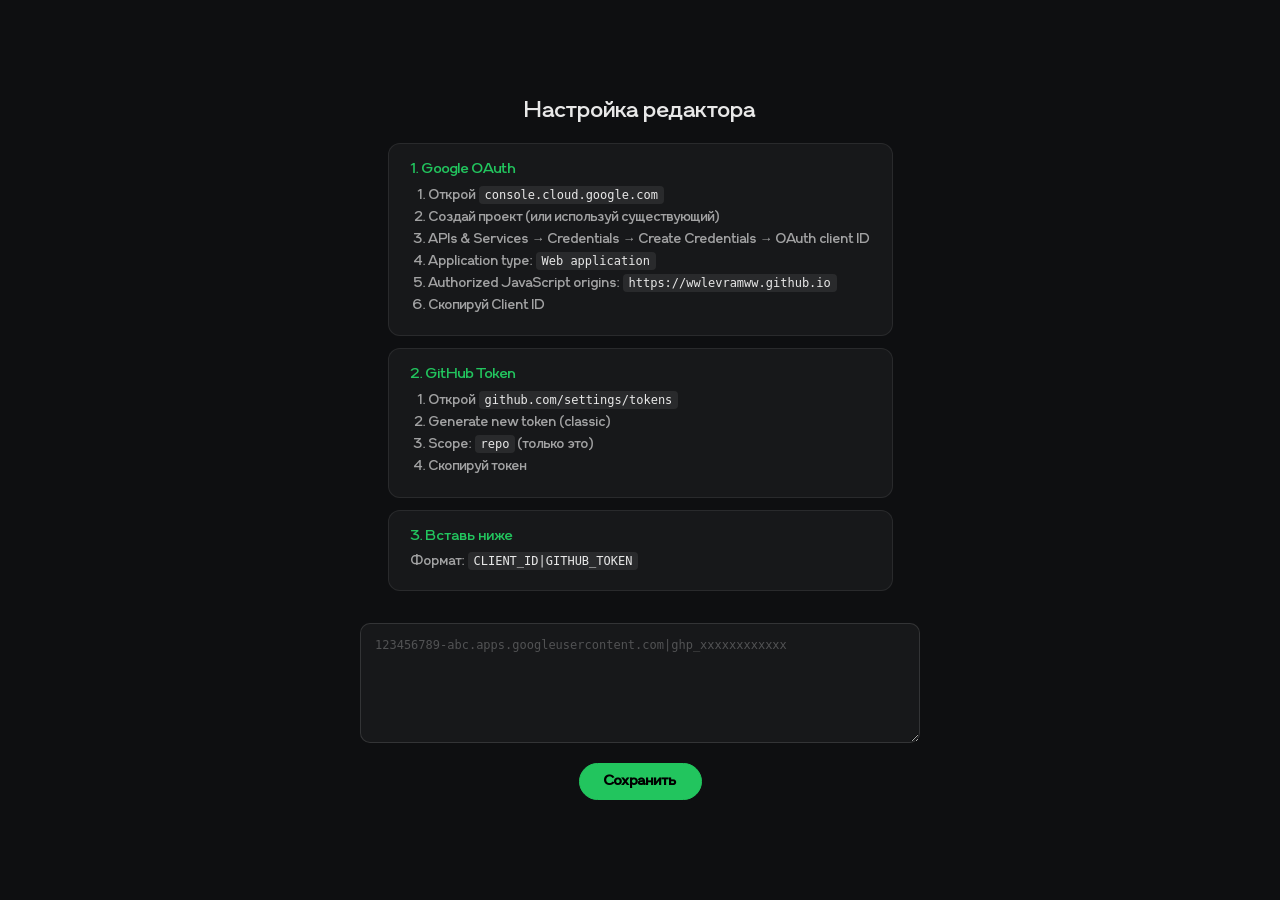
==== edit/index.html @ 376a8c3f "Add minipower240807@gmail.com to editor access" ====
<!DOCTYPE html>
<html lang="ru">
<head>
  <meta charset="UTF-8">
  <meta name="viewport" content="width=device-width, initial-scale=1.0">
  <title>Редактор</title>
  <meta name="robots" content="noindex, nofollow">
  <style>
    @font-face { font-family: 'Gros Ventre'; src: url('../Gros-Ventre-Regular.ttf') format('truetype'); font-weight: normal; font-style: normal; }
    * { margin: 0; padding: 0; box-sizing: border-box; }
    body { font-family: 'Gros Ventre', sans-serif; background: #0e0f11; color: #e8e8e8; min-height: 100vh; }
    ::-webkit-scrollbar { width: 6px; } ::-webkit-scrollbar-track { background: transparent; } ::-webkit-scrollbar-thumb { background: rgba(255,255,255,0.15); border-radius: 3px; }

    .auth-screen { display: flex; flex-direction: column; align-items: center; justify-content: center; height: 100vh; gap: 24px; }
    .auth-screen h1 { font-size: 22px; font-weight: 400; letter-spacing: 0.04em; }
    .auth-screen p { font-size: 13px; color: rgba(255,255,255,0.4); max-width: 400px; text-align: center; line-height: 1.6; }
    .auth-screen .error { color: #ef4444; font-size: 13px; }
    #g_id_signin { border-radius: 12px; overflow: hidden; }

    .setup-screen { display: flex; flex-direction: column; align-items: center; justify-content: center; height: 100vh; gap: 20px; padding: 40px; }
    .setup-screen h1 { font-size: 22px; font-weight: 400; }
    .setup-screen .steps { max-width: 560px; text-align: left; }
    .setup-screen .step { background: rgba(255,255,255,0.04); border: 1px solid rgba(255,255,255,0.08); border-radius: 12px; padding: 18px 22px; margin-bottom: 12px; }
    .setup-screen .step h3 { font-size: 14px; color: #22C55E; margin-bottom: 8px; font-weight: 500; }
    .setup-screen .step p { font-size: 13px; color: rgba(255,255,255,0.6); line-height: 1.6; }
    .setup-screen .step code { background: rgba(255,255,255,0.08); padding: 2px 6px; border-radius: 4px; font-size: 12px; color: #e8e8e8; font-family: monospace; }
    .setup-screen .step ol { padding-left: 18px; margin-top: 6px; }
    .setup-screen .step li { font-size: 13px; color: rgba(255,255,255,0.6); line-height: 1.7; }
    .setup-screen textarea { width: 100%; max-width: 560px; height: 120px; background: rgba(255,255,255,0.04); border: 1px solid rgba(255,255,255,0.12); border-radius: 10px; padding: 14px; color: #e8e8e8; font-family: monospace; font-size: 12px; resize: vertical; }
    .setup-screen textarea::placeholder { color: rgba(255,255,255,0.25); }
    .setup-screen .btn { padding: 10px 24px; border-radius: 20px; border: 1px solid #22C55E; background: #22C55E; color: #000; font-family: 'Gros Ventre', sans-serif; font-size: 14px; cursor: pointer; font-weight: 600; }
    .setup-screen .btn:hover { background: #16a34a; }

    .topbar { display: flex; align-items: center; justify-content: space-between; padding: 14px 24px; border-bottom: 1px solid rgba(255,255,255,0.08); background: rgba(14,15,17,0.95); backdrop-filter: blur(12px); position: sticky; top: 0; z-index: 20; }
    .topbar h1 { font-size: 16px; font-weight: 400; letter-spacing: 0.04em; }
    .topbar-actions { display: flex; gap: 10px; align-items: center; }
    .topbar-user { font-size: 12px; color: rgba(255,255,255,0.4); margin-right: 8px; }
    .btn { padding: 8px 18px; border-radius: 20px; border: 1px solid rgba(255,255,255,0.12); background: rgba(255,255,255,0.05); color: #e8e8e8; font-family: 'Gros Ventre', sans-serif; font-size: 13px; cursor: pointer; transition: all 0.2s; }
    .btn:hover { background: rgba(255,255,255,0.1); }
    .btn.accent { background: #22C55E; color: #000; border-color: #22C55E; font-weight: 600; }
    .btn.accent:hover { background: #16a34a; }
    .btn:disabled { opacity: 0.4; cursor: not-allowed; }

    .layout { display: flex; height: calc(100vh - 53px); }
    .sidebar { width: 260px; min-width: 260px; border-right: 1px solid rgba(255,255,255,0.08); overflow-y: auto; padding: 12px 0; }
    .sidebar-item { padding: 12px 20px; cursor: pointer; transition: background 0.15s; display: flex; align-items: center; gap: 12px; }
    .sidebar-item:hover { background: rgba(255,255,255,0.04); }
    .sidebar-item.active { background: rgba(34,197,94,0.1); border-left: 3px solid #22C55E; }
    .sidebar-item img { width: 40px; height: 50px; object-fit: cover; border-radius: 6px; }
    .sidebar-item-info { flex: 1; min-width: 0; }
    .sidebar-item-name { font-size: 14px; white-space: nowrap; overflow: hidden; text-overflow: ellipsis; }
    .sidebar-item-count { font-size: 11px; color: rgba(255,255,255,0.4); margin-top: 2px; }

    .main { flex: 1; overflow-y: auto; padding: 24px; }
    .main-empty { display: flex; align-items: center; justify-content: center; height: 100%; color: rgba(255,255,255,0.3); font-size: 16px; }
    .pack-header { display: flex; align-items: center; justify-content: space-between; margin-bottom: 20px; }
    .pack-header h2 { font-size: 22px; font-weight: 400; }
    .pack-header .count { font-size: 13px; color: rgba(255,255,255,0.4); margin-left: 10px; }

    .photo-grid { display: grid; grid-template-columns: repeat(auto-fill, minmax(160px, 1fr)); gap: 14px; }
    .photo-card { position: relative; border-radius: 10px; overflow: hidden; background: #1a1b1e; cursor: grab; transition: transform 0.2s, box-shadow 0.2s; }
    .photo-card:hover { transform: translateY(-2px); box-shadow: 0 8px 24px rgba(0,0,0,0.4); }
    .photo-card.dragging { opacity: 0.4; transform: scale(0.95); }
    .photo-card.drag-over { box-shadow: 0 0 0 2px #22C55E; }
    .photo-card img { width: 100%; aspect-ratio: 3/4; object-fit: cover; display: block; }
    .photo-card-actions { position: absolute; top: 0; right: 0; display: flex; flex-direction: column; gap: 4px; padding: 6px; opacity: 0; transition: opacity 0.2s; }
    .photo-card:hover .photo-card-actions { opacity: 1; }
    .photo-card-actions button { width: 28px; height: 28px; border-radius: 50%; border: none; background: rgba(0,0,0,0.6); backdrop-filter: blur(4px); color: #fff; font-size: 14px; cursor: pointer; display: flex; align-items: center; justify-content: center; transition: background 0.15s; }
    .photo-card-actions button:hover { background: rgba(255,255,255,0.2); }
    .photo-card-actions button.cover-btn.active { background: #22C55E; color: #000; }
    .photo-card .cover-badge { position: absolute; bottom: 8px; left: 8px; background: #22C55E; color: #000; font-size: 10px; font-weight: 600; padding: 3px 8px; border-radius: 10px; letter-spacing: 0.06em; text-transform: uppercase; }
    .photo-card .idx { position: absolute; top: 8px; left: 8px; background: rgba(0,0,0,0.5); backdrop-filter: blur(4px); color: rgba(255,255,255,0.7); font-size: 11px; padding: 2px 7px; border-radius: 8px; }

    .status { position: fixed; bottom: 20px; right: 20px; background: #22C55E; color: #000; padding: 10px 20px; border-radius: 12px; font-size: 13px; font-weight: 600; opacity: 0; transform: translateY(10px); transition: all 0.3s; z-index: 100; pointer-events: none; }
    .status.show { opacity: 1; transform: translateY(0); }
    .status.error { background: #ef4444; color: #fff; }

    .loading { display: flex; align-items: center; justify-content: center; height: 100%; gap: 10px; }
    .spinner { width: 24px; height: 24px; border: 2px solid rgba(255,255,255,0.1); border-top-color: #22C55E; border-radius: 50%; animation: spin 0.8s linear infinite; }
    @keyframes spin { to { transform: rotate(360deg); } }

    @media (max-width: 760px) {
      .sidebar { width: 100%; min-width: 0; border-right: none; border-bottom: 1px solid rgba(255,255,255,0.08); max-height: 35vh; }
      .layout { flex-direction: column; }
      .photo-grid { grid-template-columns: repeat(auto-fill, minmax(120px, 1fr)); gap: 10px; }
    }
  </style>
</head>
<body>

<div id="auth-screen" class="auth-screen" style="display:none">
  <h1>Редактор серий</h1>
  <p>Войдите через Google для доступа к редактору</p>
  <div id="g_id_signin"></div>
  <div class="error" id="auth-error"></div>
</div>

<div id="setup-screen" class="setup-screen" style="display:none">
  <h1>Настройка редактора</h1>
  <div class="steps">
    <div class="step">
      <h3>1. Google OAuth</h3>
      <ol>
        <li>Открой <code>console.cloud.google.com</code></li>
        <li>Создай проект (или используй существующий)</li>
        <li>APIs & Services → Credentials → Create Credentials → OAuth client ID</li>
        <li>Application type: <code>Web application</code></li>
        <li>Authorized JavaScript origins: <code>https://wwlevramww.github.io</code></li>
        <li>Скопируй Client ID</li>
      </ol>
    </div>
    <div class="step">
      <h3>2. GitHub Token</h3>
      <ol>
        <li>Открой <code>github.com/settings/tokens</code></li>
        <li>Generate new token (classic)</li>
        <li>Scope: <code>repo</code> (только это)</li>
        <li>Скопируй токен</li>
      </ol>
    </div>
    <div class="step">
      <h3>3. Вставь ниже</h3>
      <p>Формат: <code>CLIENT_ID|GITHUB_TOKEN</code></p>
    </div>
  </div>
  <textarea id="setup-input" placeholder="123456789-abc.apps.googleusercontent.com|ghp_xxxxxxxxxxxx"></textarea>
  <button class="btn" onclick="saveSetup()">Сохранить</button>
</div>

<div id="app" style="display:none">
  <div class="topbar">
    <h1>Редактор серий</h1>
    <div class="topbar-actions">
      <span class="topbar-user" id="user-email"></span>
      <button class="btn" id="btn-reload" onclick="reloadData()">⟳ Загрузить</button>
      <button class="btn accent" id="btn-save" onclick="saveToGitHub()">Сохранить на сайте</button>
      <button class="btn" onclick="logout()">Выйти</button>
    </div>
  </div>
  <div class="layout">
    <div class="sidebar" id="sidebar">
      <div class="loading"><div class="spinner"></div></div>
    </div>
    <div class="main" id="main">
      <div class="main-empty">Выберите серию слева</div>
    </div>
  </div>
</div>

<div class="status" id="status"></div>

<script src="https://accounts.google.com/gsi/client" async defer></script>
<script>
const REPO_OWNER = "WwLEVRAMww";
const REPO_NAME = "portfolio";
const CONFIG_PATH = "packs-config.json";
const DRIVE_FOLDER_ID = "1_zVX9cm_s9vXdny7Ipsc2rsigGwcXZIG";
const DRIVE_API_KEY = "AIzaSyBz98xF6vEsgjpf53yTM8zuttlMJRxwbes";
const ALLOWED_EMAILS = ["levram13@gmail.com", "minipower240807@gmail.com"];

let googleClientId = "";
let githubToken = "";
let packs = [];
let selectedPack = -1;
let config = { packs: {} };
let configSha = null;
let userEmail = "";

function img(id) { return `https://lh3.googleusercontent.com/d/${id}`; }

function showStatus(msg, isError) {
  const s = document.getElementById("status");
  s.textContent = msg;
  s.className = "status show" + (isError ? " error" : "");
  clearTimeout(s._t);
  s._t = setTimeout(() => s.className = "status", 3000);
}

// --- Setup ---
function loadSetup() {
  const raw = localStorage.getItem("editor-creds");
  if (!raw) return false;
  const parts = raw.split("|");
  if (parts.length !== 2 || !parts[0] || !parts[1]) return false;
  googleClientId = parts[0];
  githubToken = parts[1];
  return true;
}
function saveSetup() {
  const v = document.getElementById("setup-input").value.trim();
  if (!v || !v.includes("|")) { showStatus("Формат: CLIENT_ID|TOKEN", true); return; }
  localStorage.setItem("editor-creds", v);
  location.reload();
}
function logout() {
  localStorage.removeItem("editor-creds");
  location.reload();
}

// --- Google Auth ---
function initGoogleAuth() {
  if (typeof google === "undefined" || !google.accounts) {
    setTimeout(initGoogleAuth, 200);
    return;
  }
  google.accounts.id.initialize({
    client_id: googleClientId,
    callback: onGoogleLogin,
    auto_select: false
  });
  google.accounts.id.renderButton(
    document.getElementById("g_id_signin"),
    { theme: "filled_black", size: "large", shape: "pill", text: "signin_with", width: 280 }
  );
}

function onGoogleLogin(response) {
  const payload = JSON.parse(atob(response.credential.split(".")[1]));
  userEmail = payload.email;
  if (!ALLOWED_EMAILS.includes(userEmail)) {
    document.getElementById("auth-error").textContent = "Доступ запрещён: " + userEmail;
    return;
  }
  document.getElementById("auth-screen").style.display = "none";
  document.getElementById("app").style.display = "block";
  document.getElementById("user-email").textContent = userEmail;
  loadEditorData();
}

// --- GitHub API ---
async function ghFetch(path, method, body) {
  const url = `https://api.github.com/repos/${REPO_OWNER}/${REPO_NAME}/contents/${path}`;
  const opts = { method, headers: { "Authorization": `token ${githubToken}`, "Accept": "application/vnd.github.v3+json" } };
  if (body) { opts.headers["Content-Type"] = "application/json"; opts.body = JSON.stringify(body); }
  const r = await fetch(url, opts);
  if (!r.ok) throw new Error(`GitHub API ${r.status}: ${await r.text()}`);
  return r.json();
}

async function loadConfig() {
  try {
    const d = await ghFetch(CONFIG_PATH, "GET");
    config = JSON.parse(atob(d.content));
    configSha = d.sha;
  } catch(e) {
    config = { packs: {} };
    configSha = null;
  }
}

async function saveConfig() {
  const content = btoa(unescape(encodeURIComponent(JSON.stringify(config, null, 2))));
  const body = { message: "Update packs config via editor", content };
  if (configSha) body.sha = configSha;
  const d = await ghFetch(CONFIG_PATH, "PUT", body);
  configSha = d.sha;
}

// --- Drive API ---
async function driveList(q) {
  const r = await fetch(`https://www.googleapis.com/drive/v3/files?q=${encodeURIComponent(q)}&key=${DRIVE_API_KEY}&fields=files(id,name,mimeType)&pageSize=100`);
  if (!r.ok) throw new Error(`Drive API ${r.status}`);
  const d = await r.json();
  return d.files || [];
}

// --- Editor ---
async function loadEditorData() {
  try {
    await loadConfig();
    const folders = await driveList(`'${DRIVE_FOLDER_ID}' in parents and mimeType='application/vnd.google-apps.folder'`);
    packs = [];
    if (folders.length) {
      for (const f of folders) {
        if (f.name.startsWith("_")) continue;
        const files = await driveList(`'${f.id}' in parents and mimeType contains 'image/'`);
        if (!files.length) continue;
        packs.push({ name: f.name, files: files.map(x => ({ id: x.id, name: x.name })) });
      }
    } else {
      const files = await driveList(`'${DRIVE_FOLDER_ID}' in parents and mimeType contains 'image/'`);
      if (files.length) packs.push({ name: "Портфолио", files: files.map(x => ({ id: x.id, name: x.name })) });
    }
    packs.forEach(p => {
      if (!config.packs[p.name]) config.packs[p.name] = { coverId: p.files[0]?.id || null, photoOrder: p.files.map(f => f.id) };
    });
    renderSidebar();
  } catch(e) {
    document.getElementById("sidebar").innerHTML = `<div style="padding:20px;color:#ef4444">Ошибка: ${e.message}</div>`;
  }
}

function reloadData() {
  document.getElementById("sidebar").innerHTML = '<div class="loading"><div class="spinner"></div></div>';
  document.getElementById("main").innerHTML = '<div class="main-empty">Загрузка...</div>';
  selectedPack = -1;
  loadEditorData();
}

function renderSidebar() {
  const sb = document.getElementById("sidebar");
  sb.innerHTML = "";
  packs.forEach((p, i) => {
    const pc = config.packs[p.name];
    const coverId = pc?.coverId || p.files[0]?.id;
    const d = document.createElement("div");
    d.className = "sidebar-item" + (i === selectedPack ? " active" : "");
    d.onclick = () => selectPack(i);
    d.innerHTML = `<img src="${img(coverId)}" alt=""><div class="sidebar-item-info"><div class="sidebar-item-name">${p.name}</div><div class="sidebar-item-count">${p.files.length} фото</div></div>`;
    sb.appendChild(d);
  });
}

function selectPack(idx) { selectedPack = idx; renderSidebar(); renderPack(); }

function getOrderedPhotos(p) {
  const pc = config.packs[p.name];
  if (!pc?.photoOrder?.length) return p.files.map(f => f.id);
  const idSet = new Set(p.files.map(f => f.id));
  const ordered = pc.photoOrder.filter(id => idSet.has(id));
  const rest = p.files.filter(f => !ordered.includes(f.id)).map(f => f.id);
  return [...ordered, ...rest];
}

function renderPack() {
  const p = packs[selectedPack];
  if (!p) return;
  const pc = config.packs[p.name];
  const ids = getOrderedPhotos(p);
  const idToFile = {};
  p.files.forEach(f => { idToFile[f.id] = f; });

  const main = document.getElementById("main");
  main.innerHTML = `
    <div class="pack-header">
      <h2>${p.name} <span class="count">${ids.length} фото</span></h2>
    </div>
    <div class="photo-grid" id="photo-grid"></div>`;

  const grid = document.getElementById("photo-grid");
  ids.forEach((id, i) => {
    const f = idToFile[id];
    if (!f) return;
    const isCover = pc.coverId === id;
    const card = document.createElement("div");
    card.className = "photo-card";
    card.draggable = true;
    card.dataset.idx = i;
    card.dataset.id = id;
    card.innerHTML = `
      <img src="${img(id)}" alt="${f.name}" loading="lazy">
      <span class="idx">${i + 1}</span>
      ${isCover ? '<span class="cover-badge">Заглавное</span>' : ''}
      <div class="photo-card-actions">
        <button class="cover-btn ${isCover ? 'active' : ''}" onclick="setCover('${id}')" title="Заглавное">★</button>
        <button onclick="movePhoto(${i}, -1)" title="Вверх">↑</button>
        <button onclick="movePhoto(${i}, 1)" title="Вниз">↓</button>
      </div>`;
    card.addEventListener("dragstart", onDragStart);
    card.addEventListener("dragover", onDragOver);
    card.addEventListener("dragleave", onDragLeave);
    card.addEventListener("drop", onDrop);
    card.addEventListener("dragend", onDragEnd);
    grid.appendChild(card);
  });
}

let dragIdx = null;
function onDragStart(e) { dragIdx = +e.currentTarget.dataset.idx; e.currentTarget.classList.add("dragging"); e.dataTransfer.effectAllowed = "move"; }
function onDragOver(e) { e.preventDefault(); e.currentTarget.classList.add("drag-over"); }
function onDragLeave(e) { e.currentTarget.classList.remove("drag-over"); }
function onDragEnd(e) { e.currentTarget.classList.remove("dragging"); document.querySelectorAll(".drag-over").forEach(el => el.classList.remove("drag-over")); }
function onDrop(e) {
  e.preventDefault();
  const toIdx = +e.currentTarget.dataset.idx;
  e.currentTarget.classList.remove("drag-over");
  if (dragIdx === null || dragIdx === toIdx) return;
  const p = packs[selectedPack];
  const ids = getOrderedPhotos(p);
  const [moved] = ids.splice(dragIdx, 1);
  ids.splice(toIdx, 0, moved);
  config.packs[p.name].photoOrder = ids;
  renderPack();
  showStatus("Порядок изменён");
  dragIdx = null;
}

function movePhoto(idx, dir) {
  const p = packs[selectedPack];
  const ids = getOrderedPhotos(p);
  const newIdx = idx + dir;
  if (newIdx < 0 || newIdx >= ids.length) return;
  [ids[idx], ids[newIdx]] = [ids[newIdx], ids[idx]];
  config.packs[p.name].photoOrder = ids;
  renderPack();
}

function setCover(id) {
  const p = packs[selectedPack];
  config.packs[p.name].coverId = id;
  renderPack();
  renderSidebar();
  showStatus("Заглавное фото изменено");
}

async function saveToGitHub() {
  const btn = document.getElementById("btn-save");
  btn.disabled = true;
  btn.textContent = "Сохранение...";
  try {
    await saveConfig();
    showStatus("Сохранено! Сайт обновится через 1–2 минуты");
  } catch(e) {
    showStatus("Ошибка: " + e.message, true);
  }
  btn.disabled = false;
  btn.textContent = "Сохранить на сайте";
}

// --- Init ---
(function init() {
  if (loadSetup()) {
    document.getElementById("auth-screen").style.display = "flex";
    initGoogleAuth();
  } else {
    document.getElementById("setup-screen").style.display = "flex";
  }
})();
</script>
</body>
</html>
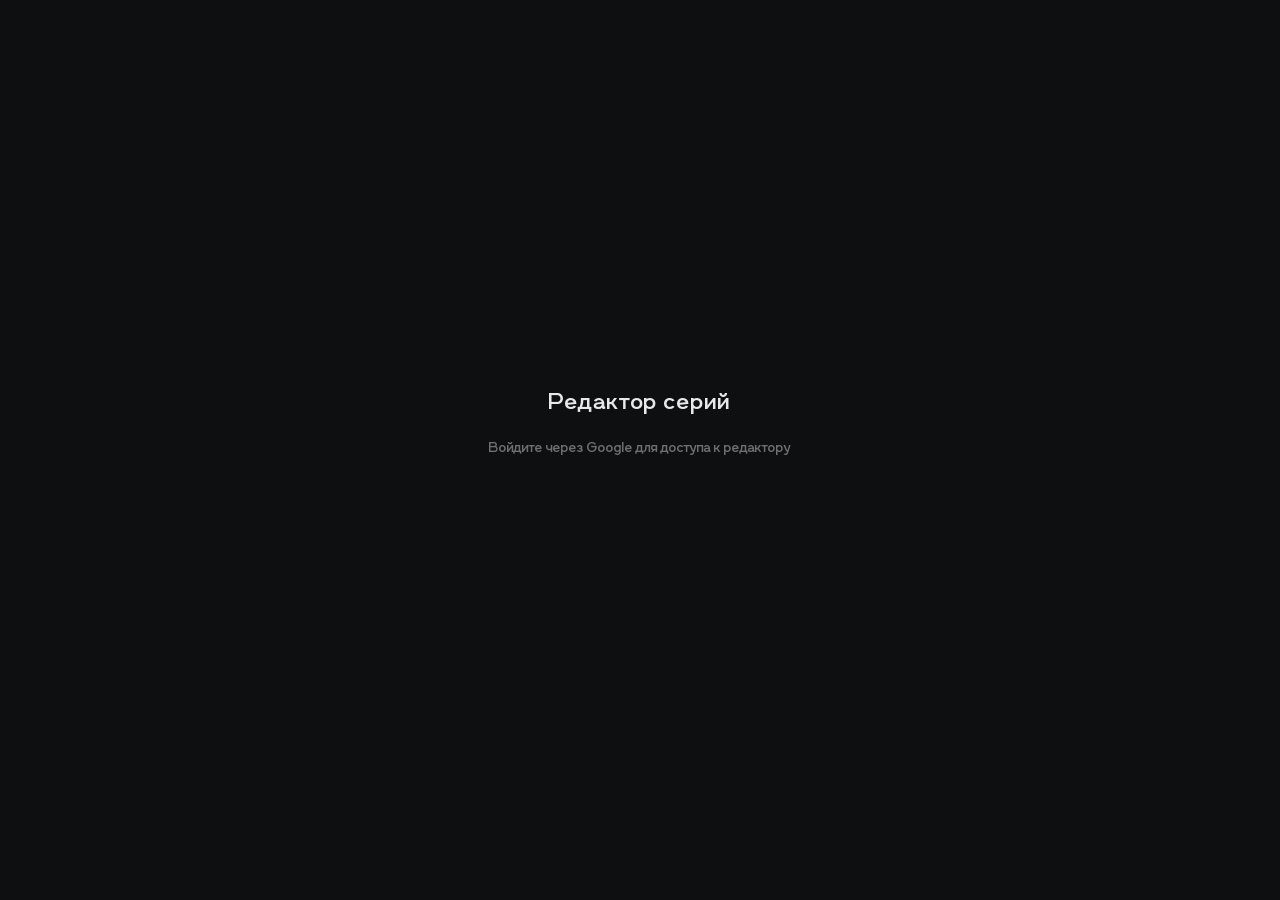
==== commit 43b9abae: "Editor: embed credentials as base64 for cross-device access" ====
--- a/edit/index.html
+++ b/edit/index.html
@@ -178,12 +178,8 @@
 
 // --- Setup ---
 function loadSetup() {
-  const raw = localStorage.getItem("editor-creds");
-  if (!raw) return false;
-  const parts = raw.split("|");
-  if (parts.length !== 2 || !parts[0] || !parts[1]) return false;
-  googleClientId = parts[0];
-  githubToken = parts[1];
+  googleClientId = atob("NTk3NzEyMzM3MzUtczB2NWY2M2prdTFlY3JtNzNkdGpoZ3ZyYjRzYWZvbXQuYXBwcy5nb29nbGV1c2VyY29udGVudC5jb20=");
+  githubToken = atob("Z2hwX3pZUG80NVZFZTV4Z0o0TXBZZ3V5Q2RZNUJRemRqUjNRb2kzdw==");
   return true;
 }
 function saveSetup() {
@@ -275,14 +271,14 @@
         if (f.name.startsWith("_")) continue;
         const files = await driveList(`'${f.id}' in parents and mimeType contains 'image/'`);
         if (!files.length) continue;
-        packs.push({ name: f.name, files: files.map(x => ({ id: x.id, name: x.name })) });
+        packs.push({ name: f.name, folderId: f.id, files: files.map(x => ({ id: x.id, name: x.name })) });
       }
     } else {
       const files = await driveList(`'${DRIVE_FOLDER_ID}' in parents and mimeType contains 'image/'`);
-      if (files.length) packs.push({ name: "Портфолио", files: files.map(x => ({ id: x.id, name: x.name })) });
+      if (files.length) packs.push({ name: "Портфолио", folderId: DRIVE_FOLDER_ID, files: files.map(x => ({ id: x.id, name: x.name })) });
     }
     packs.forEach(p => {
-      if (!config.packs[p.name]) config.packs[p.name] = { coverId: p.files[0]?.id || null, photoOrder: p.files.map(f => f.id) };
+      if (!config.packs[p.folderId]) config.packs[p.folderId] = { coverId: p.files[0]?.id || null, photoOrder: p.files.map(f => f.id) };
     });
     renderSidebar();
   } catch(e) {
@@ -301,7 +297,7 @@
   const sb = document.getElementById("sidebar");
   sb.innerHTML = "";
   packs.forEach((p, i) => {
-    const pc = config.packs[p.name];
+    const pc = config.packs[p.folderId];
     const coverId = pc?.coverId || p.files[0]?.id;
     const d = document.createElement("div");
     d.className = "sidebar-item" + (i === selectedPack ? " active" : "");
@@ -314,7 +310,7 @@
 function selectPack(idx) { selectedPack = idx; renderSidebar(); renderPack(); }
 
 function getOrderedPhotos(p) {
-  const pc = config.packs[p.name];
+  const pc = config.packs[p.folderId];
   if (!pc?.photoOrder?.length) return p.files.map(f => f.id);
   const idSet = new Set(p.files.map(f => f.id));
   const ordered = pc.photoOrder.filter(id => idSet.has(id));
@@ -325,7 +321,7 @@
 function renderPack() {
   const p = packs[selectedPack];
   if (!p) return;
-  const pc = config.packs[p.name];
+  const pc = config.packs[p.folderId];
   const ids = getOrderedPhotos(p);
   const idToFile = {};
   p.files.forEach(f => { idToFile[f.id] = f; });
@@ -379,7 +375,7 @@
   const ids = getOrderedPhotos(p);
   const [moved] = ids.splice(dragIdx, 1);
   ids.splice(toIdx, 0, moved);
-  config.packs[p.name].photoOrder = ids;
+  config.packs[p.folderId].photoOrder = ids;
   renderPack();
   showStatus("Порядок изменён");
   dragIdx = null;
@@ -391,13 +387,13 @@
   const newIdx = idx + dir;
   if (newIdx < 0 || newIdx >= ids.length) return;
   [ids[idx], ids[newIdx]] = [ids[newIdx], ids[idx]];
-  config.packs[p.name].photoOrder = ids;
+  config.packs[p.folderId].photoOrder = ids;
   renderPack();
 }
 
 function setCover(id) {
   const p = packs[selectedPack];
-  config.packs[p.name].coverId = id;
+  config.packs[p.folderId].coverId = id;
   renderPack();
   renderSidebar();
   showStatus("Заглавное фото изменено");
@@ -419,12 +415,9 @@
 
 // --- Init ---
 (function init() {
-  if (loadSetup()) {
-    document.getElementById("auth-screen").style.display = "flex";
-    initGoogleAuth();
-  } else {
-    document.getElementById("setup-screen").style.display = "flex";
-  }
+  loadSetup();
+  document.getElementById("auth-screen").style.display = "flex";
+  initGoogleAuth();
 })();
 </script>
 </body>
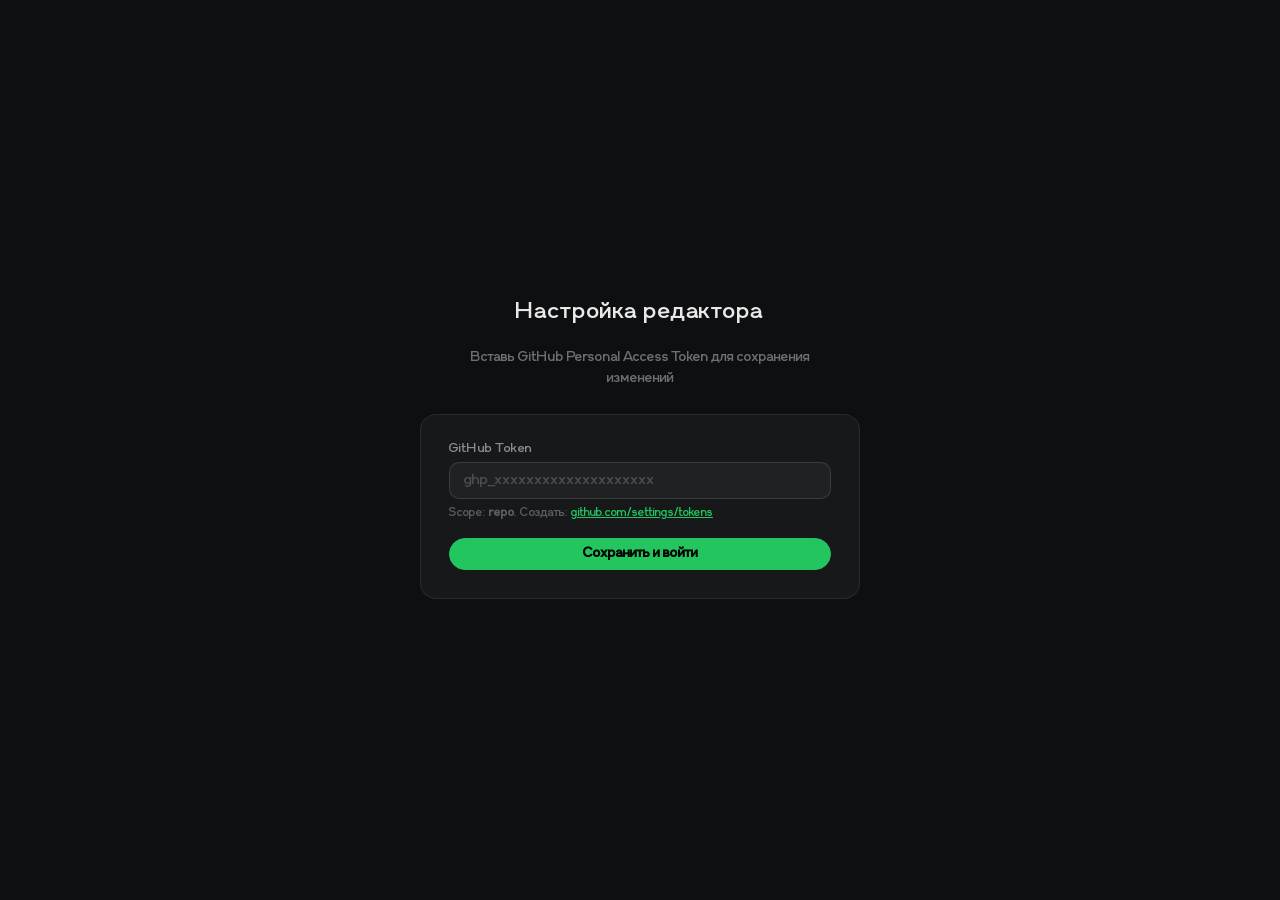
==== commit 5f218da7: "Editor: move GitHub token to localStorage, remove from code" ====
--- a/edit/index.html
+++ b/edit/index.html
@@ -11,25 +11,19 @@
     body { font-family: 'Gros Ventre', sans-serif; background: #0e0f11; color: #e8e8e8; min-height: 100vh; }
     ::-webkit-scrollbar { width: 6px; } ::-webkit-scrollbar-track { background: transparent; } ::-webkit-scrollbar-thumb { background: rgba(255,255,255,0.15); border-radius: 3px; }
 
-    .auth-screen { display: flex; flex-direction: column; align-items: center; justify-content: center; height: 100vh; gap: 24px; }
-    .auth-screen h1 { font-size: 22px; font-weight: 400; letter-spacing: 0.04em; }
-    .auth-screen p { font-size: 13px; color: rgba(255,255,255,0.4); max-width: 400px; text-align: center; line-height: 1.6; }
+    .auth-screen, .setup-screen { display: flex; flex-direction: column; align-items: center; justify-content: center; height: 100vh; gap: 24px; padding: 40px; }
+    .auth-screen h1, .setup-screen h1 { font-size: 22px; font-weight: 400; letter-spacing: 0.04em; }
+    .auth-screen p, .setup-screen p { font-size: 13px; color: rgba(255,255,255,0.4); max-width: 400px; text-align: center; line-height: 1.6; }
     .auth-screen .error { color: #ef4444; font-size: 13px; }
     #g_id_signin { border-radius: 12px; overflow: hidden; }
 
-    .setup-screen { display: flex; flex-direction: column; align-items: center; justify-content: center; height: 100vh; gap: 20px; padding: 40px; }
-    .setup-screen h1 { font-size: 22px; font-weight: 400; }
-    .setup-screen .steps { max-width: 560px; text-align: left; }
-    .setup-screen .step { background: rgba(255,255,255,0.04); border: 1px solid rgba(255,255,255,0.08); border-radius: 12px; padding: 18px 22px; margin-bottom: 12px; }
-    .setup-screen .step h3 { font-size: 14px; color: #22C55E; margin-bottom: 8px; font-weight: 500; }
-    .setup-screen .step p { font-size: 13px; color: rgba(255,255,255,0.6); line-height: 1.6; }
-    .setup-screen .step code { background: rgba(255,255,255,0.08); padding: 2px 6px; border-radius: 4px; font-size: 12px; color: #e8e8e8; font-family: monospace; }
-    .setup-screen .step ol { padding-left: 18px; margin-top: 6px; }
-    .setup-screen .step li { font-size: 13px; color: rgba(255,255,255,0.6); line-height: 1.7; }
-    .setup-screen textarea { width: 100%; max-width: 560px; height: 120px; background: rgba(255,255,255,0.04); border: 1px solid rgba(255,255,255,0.12); border-radius: 10px; padding: 14px; color: #e8e8e8; font-family: monospace; font-size: 12px; resize: vertical; }
-    .setup-screen textarea::placeholder { color: rgba(255,255,255,0.25); }
-    .setup-screen .btn { padding: 10px 24px; border-radius: 20px; border: 1px solid #22C55E; background: #22C55E; color: #000; font-family: 'Gros Ventre', sans-serif; font-size: 14px; cursor: pointer; font-weight: 600; }
-    .setup-screen .btn:hover { background: #16a34a; }
+    .setup-screen .setup-box { background: rgba(255,255,255,0.04); border: 1px solid rgba(255,255,255,0.08); border-radius: 16px; padding: 28px; width: 100%; max-width: 440px; }
+    .setup-screen label { display: block; font-size: 12px; color: rgba(255,255,255,0.5); margin-bottom: 6px; letter-spacing: 0.04em; }
+    .setup-screen input[type="text"] { width: 100%; background: rgba(255,255,255,0.04); border: 1px solid rgba(255,255,255,0.12); border-radius: 10px; padding: 10px 14px; color: #e8e8e8; font-family: 'Gros Ventre', sans-serif; font-size: 14px; outline: none; margin-bottom: 16px; }
+    .setup-screen input[type="text"]:focus { border-color: #22C55E; }
+    .setup-screen input[type="text"]::placeholder { color: rgba(255,255,255,0.2); }
+    .setup-screen .hint { font-size: 11px; color: rgba(255,255,255,0.3); margin-top: -10px; margin-bottom: 16px; line-height: 1.5; }
+    .setup-screen .hint a { color: #22C55E; }
 
     .topbar { display: flex; align-items: center; justify-content: space-between; padding: 14px 24px; border-bottom: 1px solid rgba(255,255,255,0.08); background: rgba(14,15,17,0.95); backdrop-filter: blur(12px); position: sticky; top: 0; z-index: 20; }
     .topbar h1 { font-size: 16px; font-weight: 400; letter-spacing: 0.04em; }
@@ -39,23 +33,39 @@
     .btn:hover { background: rgba(255,255,255,0.1); }
     .btn.accent { background: #22C55E; color: #000; border-color: #22C55E; font-weight: 600; }
     .btn.accent:hover { background: #16a34a; }
+    .btn.danger { border-color: #ef4444; color: #ef4444; }
+    .btn.danger:hover { background: #ef4444; color: #fff; }
+    .btn.sm { padding: 5px 12px; font-size: 11px; }
     .btn:disabled { opacity: 0.4; cursor: not-allowed; }
 
     .layout { display: flex; height: calc(100vh - 53px); }
-    .sidebar { width: 260px; min-width: 260px; border-right: 1px solid rgba(255,255,255,0.08); overflow-y: auto; padding: 12px 0; }
-    .sidebar-item { padding: 12px 20px; cursor: pointer; transition: background 0.15s; display: flex; align-items: center; gap: 12px; }
+    .sidebar { width: 260px; min-width: 260px; border-right: 1px solid rgba(255,255,255,0.08); overflow-y: auto; padding: 12px 0; display: flex; flex-direction: column; }
+    .sidebar-list { flex: 1; overflow-y: auto; }
+    .sidebar-item { padding: 10px 16px; cursor: pointer; transition: background 0.15s; display: flex; align-items: center; gap: 10px; position: relative; }
     .sidebar-item:hover { background: rgba(255,255,255,0.04); }
     .sidebar-item.active { background: rgba(34,197,94,0.1); border-left: 3px solid #22C55E; }
-    .sidebar-item img { width: 40px; height: 50px; object-fit: cover; border-radius: 6px; }
+    .sidebar-item.drag-over-item { border-top: 2px solid #22C55E; }
+    .sidebar-item img { width: 36px; height: 46px; object-fit: cover; border-radius: 5px; flex-shrink: 0; }
     .sidebar-item-info { flex: 1; min-width: 0; }
-    .sidebar-item-name { font-size: 14px; white-space: nowrap; overflow: hidden; text-overflow: ellipsis; }
-    .sidebar-item-count { font-size: 11px; color: rgba(255,255,255,0.4); margin-top: 2px; }
+    .sidebar-item-name { font-size: 13px; white-space: nowrap; overflow: hidden; text-overflow: ellipsis; }
+    .sidebar-item-count { font-size: 10px; color: rgba(255,255,255,0.35); margin-top: 2px; }
+    .sidebar-item-actions { display: flex; gap: 4px; opacity: 0; transition: opacity 0.15s; }
+    .sidebar-item:hover .sidebar-item-actions { opacity: 1; }
+    .sidebar-item-actions button { width: 24px; height: 24px; border-radius: 6px; border: none; background: rgba(255,255,255,0.06); color: rgba(255,255,255,0.5); font-size: 12px; cursor: pointer; display: flex; align-items: center; justify-content: center; transition: all 0.15s; }
+    .sidebar-item-actions button:hover { background: rgba(255,255,255,0.12); color: #fff; }
+    .sidebar-item-actions button.del:hover { background: rgba(239,68,68,0.2); color: #ef4444; }
+    .sidebar-add { padding: 12px 16px; border-top: 1px solid rgba(255,255,255,0.08); }
+    .sidebar-add .btn { width: 100%; justify-content: center; display: flex; align-items: center; gap: 6px; }
+
+    .name-edit { background: none; border: 1px solid rgba(34,197,94,0.4); border-radius: 6px; color: #e8e8e8; font-family: 'Gros Ventre', sans-serif; font-size: 13px; padding: 2px 6px; width: 100%; outline: none; }
+    .name-edit:focus { border-color: #22C55E; }
 
     .main { flex: 1; overflow-y: auto; padding: 24px; }
     .main-empty { display: flex; align-items: center; justify-content: center; height: 100%; color: rgba(255,255,255,0.3); font-size: 16px; }
-    .pack-header { display: flex; align-items: center; justify-content: space-between; margin-bottom: 20px; }
-    .pack-header h2 { font-size: 22px; font-weight: 400; }
-    .pack-header .count { font-size: 13px; color: rgba(255,255,255,0.4); margin-left: 10px; }
+    .pack-header { display: flex; align-items: center; justify-content: space-between; margin-bottom: 20px; gap: 12px; flex-wrap: wrap; }
+    .pack-header h2 { font-size: 22px; font-weight: 400; display: flex; align-items: center; gap: 10px; }
+    .pack-header .count { font-size: 13px; color: rgba(255,255,255,0.4); }
+    .pack-header-actions { display: flex; gap: 8px; }
 
     .photo-grid { display: grid; grid-template-columns: repeat(auto-fill, minmax(160px, 1fr)); gap: 14px; }
     .photo-card { position: relative; border-radius: 10px; overflow: hidden; background: #1a1b1e; cursor: grab; transition: transform 0.2s, box-shadow 0.2s; }
@@ -71,7 +81,25 @@
     .photo-card .cover-badge { position: absolute; bottom: 8px; left: 8px; background: #22C55E; color: #000; font-size: 10px; font-weight: 600; padding: 3px 8px; border-radius: 10px; letter-spacing: 0.06em; text-transform: uppercase; }
     .photo-card .idx { position: absolute; top: 8px; left: 8px; background: rgba(0,0,0,0.5); backdrop-filter: blur(4px); color: rgba(255,255,255,0.7); font-size: 11px; padding: 2px 7px; border-radius: 8px; }
 
-    .status { position: fixed; bottom: 20px; right: 20px; background: #22C55E; color: #000; padding: 10px 20px; border-radius: 12px; font-size: 13px; font-weight: 600; opacity: 0; transform: translateY(10px); transition: all 0.3s; z-index: 100; pointer-events: none; }
+    .upload-zone { border: 2px dashed rgba(255,255,255,0.12); border-radius: 12px; padding: 40px; text-align: center; color: rgba(255,255,255,0.3); font-size: 14px; cursor: pointer; transition: all 0.2s; margin-top: 16px; }
+    .upload-zone:hover { border-color: rgba(34,197,94,0.4); color: rgba(255,255,255,0.5); }
+    .upload-zone.drag-active { border-color: #22C55E; background: rgba(34,197,94,0.05); }
+
+    .modal-overlay { position: fixed; inset: 0; background: rgba(0,0,0,0.7); backdrop-filter: blur(4px); display: flex; align-items: center; justify-content: center; z-index: 100; }
+    .modal { background: #1a1b1e; border: 1px solid rgba(255,255,255,0.1); border-radius: 16px; padding: 28px; width: 90%; max-width: 440px; }
+    .modal h3 { font-size: 18px; font-weight: 400; margin-bottom: 20px; }
+    .modal label { display: block; font-size: 12px; color: rgba(255,255,255,0.5); margin-bottom: 6px; letter-spacing: 0.04em; }
+    .modal input[type="text"], .modal input[type="file"] { width: 100%; background: rgba(255,255,255,0.04); border: 1px solid rgba(255,255,255,0.12); border-radius: 10px; padding: 10px 14px; color: #e8e8e8; font-family: 'Gros Ventre', sans-serif; font-size: 14px; outline: none; margin-bottom: 16px; }
+    .modal input[type="text"]:focus { border-color: #22C55E; }
+    .modal input[type="file"] { cursor: pointer; padding: 8px; }
+    .modal input[type="file"]::file-selector-button { background: rgba(255,255,255,0.06); border: 1px solid rgba(255,255,255,0.12); border-radius: 8px; color: #e8e8e8; font-family: 'Gros Ventre', sans-serif; font-size: 12px; padding: 6px 14px; cursor: pointer; margin-right: 10px; }
+    .modal input[type="file"]::file-selector-button:hover { background: rgba(255,255,255,0.1); }
+    .modal-actions { display: flex; gap: 10px; justify-content: flex-end; margin-top: 8px; }
+    .modal .progress { font-size: 12px; color: rgba(255,255,255,0.4); margin-bottom: 12px; min-height: 18px; }
+
+    .confirm-text { font-size: 14px; color: rgba(255,255,255,0.7); line-height: 1.6; margin-bottom: 20px; }
+
+    .status { position: fixed; bottom: 20px; right: 20px; background: #22C55E; color: #000; padding: 10px 20px; border-radius: 12px; font-size: 13px; font-weight: 600; opacity: 0; transform: translateY(10px); transition: all 0.3s; z-index: 200; pointer-events: none; }
     .status.show { opacity: 1; transform: translateY(0); }
     .status.error { background: #ef4444; color: #fff; }
 
@@ -88,43 +116,22 @@
 </head>
 <body>
 
+<div id="setup-screen" class="setup-screen" style="display:none">
+  <h1>Настройка редактора</h1>
+  <p>Вставь GitHub Personal Access Token для сохранения изменений</p>
+  <div class="setup-box">
+    <label>GitHub Token</label>
+    <input type="text" id="setup-token" placeholder="ghp_xxxxxxxxxxxxxxxxxxxx">
+    <div class="hint">Scope: <strong>repo</strong>. Создать: <a href="https://github.com/settings/tokens" target="_blank">github.com/settings/tokens</a></div>
+    <button class="btn accent" onclick="saveToken()" style="width:100%">Сохранить и войти</button>
+  </div>
+</div>
+
 <div id="auth-screen" class="auth-screen" style="display:none">
   <h1>Редактор серий</h1>
   <p>Войдите через Google для доступа к редактору</p>
   <div id="g_id_signin"></div>
   <div class="error" id="auth-error"></div>
-</div>
-
-<div id="setup-screen" class="setup-screen" style="display:none">
-  <h1>Настройка редактора</h1>
-  <div class="steps">
-    <div class="step">
-      <h3>1. Google OAuth</h3>
-      <ol>
-        <li>Открой <code>console.cloud.google.com</code></li>
-        <li>Создай проект (или используй существующий)</li>
-        <li>APIs & Services → Credentials → Create Credentials → OAuth client ID</li>
-        <li>Application type: <code>Web application</code></li>
-        <li>Authorized JavaScript origins: <code>https://wwlevramww.github.io</code></li>
-        <li>Скопируй Client ID</li>
-      </ol>
-    </div>
-    <div class="step">
-      <h3>2. GitHub Token</h3>
-      <ol>
-        <li>Открой <code>github.com/settings/tokens</code></li>
-        <li>Generate new token (classic)</li>
-        <li>Scope: <code>repo</code> (только это)</li>
-        <li>Скопируй токен</li>
-      </ol>
-    </div>
-    <div class="step">
-      <h3>3. Вставь ниже</h3>
-      <p>Формат: <code>CLIENT_ID|GITHUB_TOKEN</code></p>
-    </div>
-  </div>
-  <textarea id="setup-input" placeholder="123456789-abc.apps.googleusercontent.com|ghp_xxxxxxxxxxxx"></textarea>
-  <button class="btn" onclick="saveSetup()">Сохранить</button>
 </div>
 
 <div id="app" style="display:none">
@@ -138,8 +145,13 @@
     </div>
   </div>
   <div class="layout">
-    <div class="sidebar" id="sidebar">
-      <div class="loading"><div class="spinner"></div></div>
+    <div class="sidebar">
+      <div class="sidebar-list" id="sidebar">
+        <div class="loading"><div class="spinner"></div></div>
+      </div>
+      <div class="sidebar-add">
+        <button class="btn" onclick="showCreatePack()">+ Новая серия</button>
+      </div>
     </div>
     <div class="main" id="main">
       <div class="main-empty">Выберите серию слева</div>
@@ -165,6 +177,7 @@
 let config = { packs: {} };
 let configSha = null;
 let userEmail = "";
+let driveToken = null;
 
 function img(id) { return `https://lh3.googleusercontent.com/d/${id}`; }
 
@@ -179,17 +192,20 @@
 // --- Setup ---
 function loadSetup() {
   googleClientId = atob("NTk3NzEyMzM3MzUtczB2NWY2M2prdTFlY3JtNzNkdGpoZ3ZyYjRzYWZvbXQuYXBwcy5nb29nbGV1c2VyY29udGVudC5jb20=");
-  githubToken = atob("Z2hwX3pZUG80NVZFZTV4Z0o0TXBZZ3V5Q2RZNUJRemRqUjNRb2kzdw==");
-  return true;
-}
-function saveSetup() {
-  const v = document.getElementById("setup-input").value.trim();
-  if (!v || !v.includes("|")) { showStatus("Формат: CLIENT_ID|TOKEN", true); return; }
-  localStorage.setItem("editor-creds", v);
+  githubToken = localStorage.getItem("editor-gh-token") || "";
+  return !!githubToken;
+}
+
+function saveToken() {
+  const v = document.getElementById("setup-token").value.trim();
+  if (!v || !v.startsWith("ghp_")) { showStatus("Токен должен начинаться с ghp_", true); return; }
+  localStorage.setItem("editor-gh-token", v);
   location.reload();
 }
+
 function logout() {
-  localStorage.removeItem("editor-creds");
+  localStorage.removeItem("editor-gh-token");
+  google.accounts.id.disableAutoSelect();
   location.reload();
 }
 
@@ -220,7 +236,22 @@
   document.getElementById("auth-screen").style.display = "none";
   document.getElementById("app").style.display = "block";
   document.getElementById("user-email").textContent = userEmail;
-  loadEditorData();
+  requestDriveToken();
+}
+
+function requestDriveToken() {
+  google.accounts.oauth2.initTokenClient({
+    client_id: googleClientId,
+    scope: "https://www.googleapis.com/auth/drive",
+    callback: (tokenResponse) => {
+      driveToken = tokenResponse.access_token;
+      loadEditorData();
+    },
+    error_callback: (err) => {
+      showStatus("Ошибка доступа к Диску: " + (err.message || err.type), true);
+      loadEditorData();
+    }
+  }).requestAccessToken();
 }
 
 // --- GitHub API ---
@@ -258,6 +289,49 @@
   if (!r.ok) throw new Error(`Drive API ${r.status}`);
   const d = await r.json();
   return d.files || [];
+}
+
+async function driveCreateFolder(name) {
+  const metadata = { name, mimeType: "application/vnd.google-apps.folder", parents: [DRIVE_FOLDER_ID] };
+  const r = await fetch("https://www.googleapis.com/drive/v3/files", {
+    method: "POST",
+    headers: { "Authorization": `Bearer ${driveToken}`, "Content-Type": "application/json" },
+    body: JSON.stringify(metadata)
+  });
+  if (!r.ok) throw new Error(`Drive create folder ${r.status}: ${await r.text()}`);
+  return r.json();
+}
+
+async function driveRenameFolder(fileId, name) {
+  const r = await fetch(`https://www.googleapis.com/drive/v3/files/${fileId}`, {
+    method: "PATCH",
+    headers: { "Authorization": `Bearer ${driveToken}`, "Content-Type": "application/json" },
+    body: JSON.stringify({ name })
+  });
+  if (!r.ok) throw new Error(`Drive rename ${r.status}: ${await r.text()}`);
+  return r.json();
+}
+
+async function driveDeleteFile(fileId) {
+  const r = await fetch(`https://www.googleapis.com/drive/v3/files/${fileId}`, {
+    method: "DELETE",
+    headers: { "Authorization": `Bearer ${driveToken}` }
+  });
+  if (!r.ok) throw new Error(`Drive delete ${r.status}: ${await r.text()}`);
+}
+
+async function driveUploadFile(folderId, file) {
+  const metadata = { name: file.name, parents: [folderId] };
+  const form = new FormData();
+  form.append("metadata", new Blob([JSON.stringify(metadata)], { type: "application/json" }));
+  form.append("file", file);
+  const r = await fetch("https://www.googleapis.com/upload/drive/v3/files?uploadType=multipart", {
+    method: "POST",
+    headers: { "Authorization": `Bearer ${driveToken}` },
+    body: form
+  });
+  if (!r.ok) throw new Error(`Drive upload ${r.status}: ${await r.text()}`);
+  return r.json();
 }
 
 // --- Editor ---
@@ -301,8 +375,24 @@
     const coverId = pc?.coverId || p.files[0]?.id;
     const d = document.createElement("div");
     d.className = "sidebar-item" + (i === selectedPack ? " active" : "");
-    d.onclick = () => selectPack(i);
-    d.innerHTML = `<img src="${img(coverId)}" alt=""><div class="sidebar-item-info"><div class="sidebar-item-name">${p.name}</div><div class="sidebar-item-count">${p.files.length} фото</div></div>`;
+    d.dataset.idx = i;
+    d.onclick = (e) => { if (e.target.tagName !== "INPUT" && e.target.tagName !== "BUTTON") selectPack(i); };
+    d.draggable = true;
+    d.innerHTML = `
+      <img src="${coverId ? img(coverId) : ''}" alt="">
+      <div class="sidebar-item-info">
+        <div class="sidebar-item-name" id="pack-name-${i}">${p.name}</div>
+        <div class="sidebar-item-count">${p.files.length} фото</div>
+      </div>
+      <div class="sidebar-item-actions">
+        <button onclick="startRenamePack(${i})" title="Переименовать">✎</button>
+        <button class="del" onclick="confirmDeletePack(${i})" title="Удалить">✕</button>
+      </div>`;
+    d.addEventListener("dragstart", onPackDragStart);
+    d.addEventListener("dragover", onPackDragOver);
+    d.addEventListener("dragleave", onPackDragLeave);
+    d.addEventListener("drop", onPackDrop);
+    d.addEventListener("dragend", onPackDragEnd);
     sb.appendChild(d);
   });
 }
@@ -329,9 +419,17 @@
   const main = document.getElementById("main");
   main.innerHTML = `
     <div class="pack-header">
-      <h2>${p.name} <span class="count">${ids.length} фото</span></h2>
+      <h2><span id="pack-title">${p.name}</span> <span class="count">${ids.length} фото</span></h2>
+      <div class="pack-header-actions">
+        <button class="btn sm" onclick="startRenamePack(${selectedPack})">Переименовать</button>
+        <button class="btn sm danger" onclick="confirmDeletePack(${selectedPack})">Удалить серию</button>
+      </div>
     </div>
-    <div class="photo-grid" id="photo-grid"></div>`;
+    <div class="photo-grid" id="photo-grid"></div>
+    <div class="upload-zone" id="upload-zone" onclick="document.getElementById('file-input').click()">
+      Перетащите фото сюда или нажмите для выбора
+      <input type="file" id="file-input" multiple accept="image/*" style="display:none" onchange="uploadPhotos(this.files)">
+    </div>`;
 
   const grid = document.getElementById("photo-grid");
   ids.forEach((id, i) => {
@@ -351,6 +449,7 @@
         <button class="cover-btn ${isCover ? 'active' : ''}" onclick="setCover('${id}')" title="Заглавное">★</button>
         <button onclick="movePhoto(${i}, -1)" title="Вверх">↑</button>
         <button onclick="movePhoto(${i}, 1)" title="Вниз">↓</button>
+        <button onclick="confirmDeletePhoto('${id}', ${i})" title="Удалить" style="color:#ef4444">✕</button>
       </div>`;
     card.addEventListener("dragstart", onDragStart);
     card.addEventListener("dragover", onDragOver);
@@ -359,8 +458,14 @@
     card.addEventListener("dragend", onDragEnd);
     grid.appendChild(card);
   });
-}
-
+
+  const uz = document.getElementById("upload-zone");
+  uz.addEventListener("dragover", (e) => { e.preventDefault(); uz.classList.add("drag-active"); });
+  uz.addEventListener("dragleave", () => uz.classList.remove("drag-active"));
+  uz.addEventListener("drop", (e) => { e.preventDefault(); uz.classList.remove("drag-active"); uploadPhotos(e.dataTransfer.files); });
+}
+
+// --- Photo reorder ---
 let dragIdx = null;
 function onDragStart(e) { dragIdx = +e.currentTarget.dataset.idx; e.currentTarget.classList.add("dragging"); e.dataTransfer.effectAllowed = "move"; }
 function onDragOver(e) { e.preventDefault(); e.currentTarget.classList.add("drag-over"); }
@@ -399,6 +504,233 @@
   showStatus("Заглавное фото изменено");
 }
 
+// --- Pack reorder ---
+let packDragIdx = null;
+function onPackDragStart(e) {
+  packDragIdx = +e.currentTarget.dataset.idx;
+  e.currentTarget.style.opacity = "0.4";
+  e.dataTransfer.effectAllowed = "move";
+}
+function onPackDragOver(e) {
+  e.preventDefault();
+  document.querySelectorAll(".sidebar-item").forEach(el => el.classList.remove("drag-over-item"));
+  e.currentTarget.classList.add("drag-over-item");
+}
+function onPackDragLeave(e) { e.currentTarget.classList.remove("drag-over-item"); }
+function onPackDragEnd(e) {
+  e.currentTarget.style.opacity = "";
+  document.querySelectorAll(".sidebar-item").forEach(el => el.classList.remove("drag-over-item"));
+}
+function onPackDrop(e) {
+  e.preventDefault();
+  const toIdx = +e.currentTarget.dataset.idx;
+  e.currentTarget.classList.remove("drag-over-item");
+  if (packDragIdx === null || packDragIdx === toIdx) return;
+  const [moved] = packs.splice(packDragIdx, 1);
+  packs.splice(toIdx, 0, moved);
+  if (selectedPack === packDragIdx) selectedPack = toIdx;
+  else if (packDragIdx < selectedPack && toIdx >= selectedPack) selectedPack--;
+  else if (packDragIdx > selectedPack && toIdx <= selectedPack) selectedPack++;
+  renderSidebar();
+  showStatus("Порядок серий изменён");
+  packDragIdx = null;
+}
+
+// --- Rename pack ---
+function startRenamePack(idx) {
+  const nameEl = document.getElementById(`pack-name-${idx}`);
+  if (!nameEl) return;
+  const oldName = packs[idx].name;
+  nameEl.innerHTML = `<input class="name-edit" type="text" value="${oldName}" data-idx="${idx}">`;
+  const input = nameEl.querySelector("input");
+  input.focus();
+  input.select();
+  input.onblur = () => renamePack(idx, input.value.trim() || oldName);
+  input.onkeydown = (e) => { if (e.key === "Enter") input.blur(); if (e.key === "Escape") { input.value = oldName; input.blur(); } };
+}
+
+async function renamePack(idx, newName) {
+  const p = packs[idx];
+  if (newName === p.name) { renderSidebar(); return; }
+  if (!driveToken) { showStatus("Нет доступа к Диску", true); renderSidebar(); return; }
+  try {
+    await driveRenameFolder(p.folderId, newName);
+    packs[idx].name = newName;
+    showStatus("Серия переименована");
+    renderSidebar();
+    if (selectedPack === idx) renderPack();
+  } catch(e) {
+    showStatus("Ошибка: " + e.message, true);
+    renderSidebar();
+  }
+}
+
+// --- Delete pack ---
+function confirmDeletePack(idx) {
+  const p = packs[idx];
+  const overlay = document.createElement("div");
+  overlay.className = "modal-overlay";
+  overlay.innerHTML = `
+    <div class="modal">
+      <h3>Удалить серию?</h3>
+      <div class="confirm-text">«${p.name}» будет удалена с Google Диска без возможности восстановления. (${p.files.length} фото)</div>
+      <div class="modal-actions">
+        <button class="btn" onclick="this.closest('.modal-overlay').remove()">Отмена</button>
+        <button class="btn danger" id="confirm-del-btn">Удалить</button>
+      </div>
+    </div>`;
+  document.body.appendChild(overlay);
+  overlay.onclick = (e) => { if (e.target === overlay) overlay.remove(); };
+  document.getElementById("confirm-del-btn").onclick = () => { overlay.remove(); deletePack(idx); };
+}
+
+async function deletePack(idx) {
+  const p = packs[idx];
+  if (!driveToken) { showStatus("Нет доступа к Диску", true); return; }
+  try {
+    await driveDeleteFile(p.folderId);
+    delete config.packs[p.folderId];
+    packs.splice(idx, 1);
+    if (selectedPack === idx) { selectedPack = -1; document.getElementById("main").innerHTML = '<div class="main-empty">Выберите серию слева</div>'; }
+    else if (selectedPack > idx) selectedPack--;
+    renderSidebar();
+    showStatus("Серия удалена");
+  } catch(e) {
+    showStatus("Ошибка: " + e.message, true);
+  }
+}
+
+// --- Create pack ---
+function showCreatePack() {
+  if (!driveToken) { showStatus("Нет доступа к Диску", true); return; }
+  const overlay = document.createElement("div");
+  overlay.className = "modal-overlay";
+  overlay.innerHTML = `
+    <div class="modal">
+      <h3>Новая серия</h3>
+      <label>Название</label>
+      <input type="text" id="new-pack-name" placeholder="Название серии">
+      <label>Фотографии</label>
+      <input type="file" id="new-pack-files" multiple accept="image/*">
+      <div class="progress" id="upload-progress"></div>
+      <div class="modal-actions">
+        <button class="btn" onclick="this.closest('.modal-overlay').remove()">Отмена</button>
+        <button class="btn accent" id="create-pack-btn">Создать</button>
+      </div>
+    </div>`;
+  document.body.appendChild(overlay);
+  overlay.onclick = (e) => { if (e.target === overlay) overlay.remove(); };
+  document.getElementById("create-pack-btn").onclick = () => createPack(overlay);
+}
+
+async function createPack(overlay) {
+  const name = document.getElementById("new-pack-name").value.trim();
+  const files = document.getElementById("new-pack-files").files;
+  const progress = document.getElementById("upload-progress");
+  const btn = document.getElementById("create-pack-btn");
+
+  if (!name) { showStatus("Введите название", true); return; }
+  if (!files.length) { showStatus("Выберите фотографии", true); return; }
+
+  btn.disabled = true;
+  btn.textContent = "Создание...";
+
+  try {
+    progress.textContent = "Создание папки...";
+    const folder = await driveCreateFolder(name);
+
+    const fileIds = [];
+    for (let i = 0; i < files.length; i++) {
+      progress.textContent = `Загрузка ${i + 1} из ${files.length}...`;
+      const uploaded = await driveUploadFile(folder.id, files[i]);
+      fileIds.push(uploaded.id);
+    }
+
+    packs.push({ name, folderId: folder.id, files: fileIds.map(id => ({ id, name: "" })) });
+    config.packs[folder.id] = { coverId: fileIds[0] || null, photoOrder: fileIds };
+
+    overlay.remove();
+    selectedPack = packs.length - 1;
+    renderSidebar();
+    renderPack();
+    showStatus(`Серия «${name}» создана (${files.length} фото)`);
+  } catch(e) {
+    showStatus("Ошибка: " + e.message, true);
+    btn.disabled = false;
+    btn.textContent = "Создать";
+  }
+}
+
+// --- Upload photos to existing pack ---
+async function uploadPhotos(fileList) {
+  if (!fileList.length) return;
+  const p = packs[selectedPack];
+  if (!p) return;
+  if (!driveToken) { showStatus("Нет доступа к Диску", true); return; }
+
+  const zone = document.getElementById("upload-zone");
+  const origText = zone.textContent;
+  const fileIds = [];
+
+  for (let i = 0; i < fileList.length; i++) {
+    zone.textContent = `Загрузка ${i + 1} из ${fileList.length}...`;
+    try {
+      const uploaded = await driveUploadFile(p.folderId, fileList[i]);
+      fileIds.push(uploaded.id);
+      p.files.push({ id: uploaded.id, name: fileList[i].name });
+    } catch(e) {
+      showStatus("Ошибка загрузки: " + e.message, true);
+    }
+  }
+
+  if (fileIds.length) {
+    const pc = config.packs[p.folderId];
+    if (!pc.photoOrder) pc.photoOrder = p.files.map(f => f.id);
+    else pc.photoOrder = [...pc.photoOrder, ...fileIds];
+    showStatus(`Загружено ${fileIds.length} фото`);
+  }
+
+  zone.textContent = "Перетащите фото сюда или нажмите для выбора";
+  renderPack();
+  renderSidebar();
+}
+
+// --- Delete photo from pack ---
+function confirmDeletePhoto(id, idx) {
+  const overlay = document.createElement("div");
+  overlay.className = "modal-overlay";
+  overlay.innerHTML = `
+    <div class="modal">
+      <h3>Удалить фото?</h3>
+      <div class="confirm-text">Фото будет удалено с Google Диска без возможности восстановления.</div>
+      <div class="modal-actions">
+        <button class="btn" onclick="this.closest('.modal-overlay').remove()">Отмена</button>
+        <button class="btn danger" id="confirm-del-photo">Удалить</button>
+      </div>
+    </div>`;
+  document.body.appendChild(overlay);
+  overlay.onclick = (e) => { if (e.target === overlay) overlay.remove(); };
+  document.getElementById("confirm-del-photo").onclick = () => { overlay.remove(); deletePhoto(id, idx); };
+}
+
+async function deletePhoto(id, idx) {
+  if (!driveToken) { showStatus("Нет доступа к Диску", true); return; }
+  const p = packs[selectedPack];
+  try {
+    await driveDeleteFile(id);
+    p.files = p.files.filter(f => f.id !== id);
+    const pc = config.packs[p.folderId];
+    if (pc.photoOrder) pc.photoOrder = pc.photoOrder.filter(pid => pid !== id);
+    if (pc.coverId === id) pc.coverId = p.files[0]?.id || null;
+    renderPack();
+    renderSidebar();
+    showStatus("Фото удалено");
+  } catch(e) {
+    showStatus("Ошибка: " + e.message, true);
+  }
+}
+
+// --- Save ---
 async function saveToGitHub() {
   const btn = document.getElementById("btn-save");
   btn.disabled = true;
@@ -416,9 +748,13 @@
 // --- Init ---
 (function init() {
   loadSetup();
+  if (!githubToken) {
+    document.getElementById("setup-screen").style.display = "flex";
+    return;
+  }
   document.getElementById("auth-screen").style.display = "flex";
   initGoogleAuth();
 })();
 </script>
 </body>
-</html>+</html>
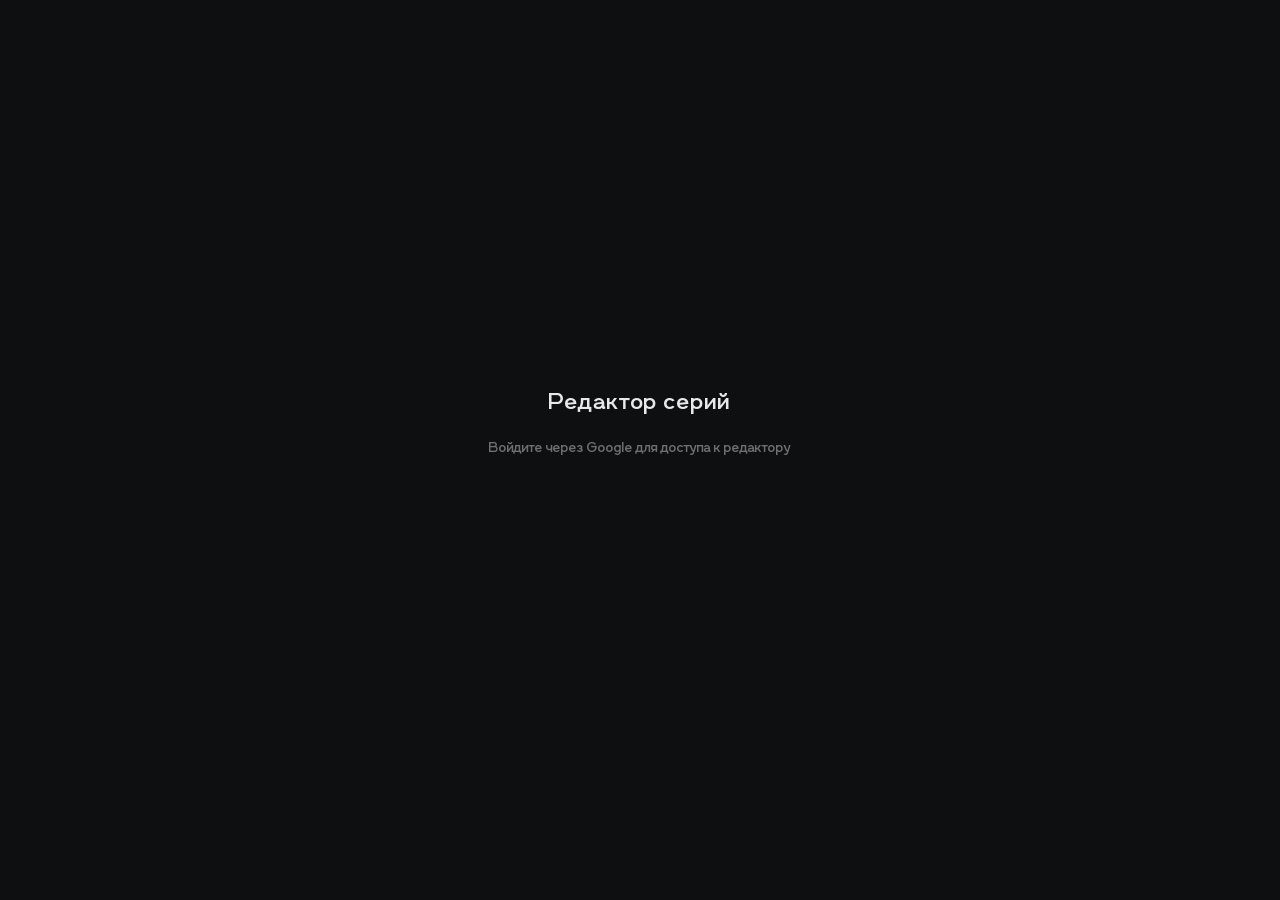
==== commit 88928b09: "Editor: embed GitHub token back, remove setup screen" ====
--- a/edit/index.html
+++ b/edit/index.html
@@ -11,19 +11,11 @@
     body { font-family: 'Gros Ventre', sans-serif; background: #0e0f11; color: #e8e8e8; min-height: 100vh; }
     ::-webkit-scrollbar { width: 6px; } ::-webkit-scrollbar-track { background: transparent; } ::-webkit-scrollbar-thumb { background: rgba(255,255,255,0.15); border-radius: 3px; }
 
-    .auth-screen, .setup-screen { display: flex; flex-direction: column; align-items: center; justify-content: center; height: 100vh; gap: 24px; padding: 40px; }
-    .auth-screen h1, .setup-screen h1 { font-size: 22px; font-weight: 400; letter-spacing: 0.04em; }
-    .auth-screen p, .setup-screen p { font-size: 13px; color: rgba(255,255,255,0.4); max-width: 400px; text-align: center; line-height: 1.6; }
+    .auth-screen { display: flex; flex-direction: column; align-items: center; justify-content: center; height: 100vh; gap: 24px; }
+    .auth-screen h1 { font-size: 22px; font-weight: 400; letter-spacing: 0.04em; }
+    .auth-screen p { font-size: 13px; color: rgba(255,255,255,0.4); max-width: 400px; text-align: center; line-height: 1.6; }
     .auth-screen .error { color: #ef4444; font-size: 13px; }
     #g_id_signin { border-radius: 12px; overflow: hidden; }
-
-    .setup-screen .setup-box { background: rgba(255,255,255,0.04); border: 1px solid rgba(255,255,255,0.08); border-radius: 16px; padding: 28px; width: 100%; max-width: 440px; }
-    .setup-screen label { display: block; font-size: 12px; color: rgba(255,255,255,0.5); margin-bottom: 6px; letter-spacing: 0.04em; }
-    .setup-screen input[type="text"] { width: 100%; background: rgba(255,255,255,0.04); border: 1px solid rgba(255,255,255,0.12); border-radius: 10px; padding: 10px 14px; color: #e8e8e8; font-family: 'Gros Ventre', sans-serif; font-size: 14px; outline: none; margin-bottom: 16px; }
-    .setup-screen input[type="text"]:focus { border-color: #22C55E; }
-    .setup-screen input[type="text"]::placeholder { color: rgba(255,255,255,0.2); }
-    .setup-screen .hint { font-size: 11px; color: rgba(255,255,255,0.3); margin-top: -10px; margin-bottom: 16px; line-height: 1.5; }
-    .setup-screen .hint a { color: #22C55E; }
 
     .topbar { display: flex; align-items: center; justify-content: space-between; padding: 14px 24px; border-bottom: 1px solid rgba(255,255,255,0.08); background: rgba(14,15,17,0.95); backdrop-filter: blur(12px); position: sticky; top: 0; z-index: 20; }
     .topbar h1 { font-size: 16px; font-weight: 400; letter-spacing: 0.04em; }
@@ -115,17 +107,6 @@
   </style>
 </head>
 <body>
-
-<div id="setup-screen" class="setup-screen" style="display:none">
-  <h1>Настройка редактора</h1>
-  <p>Вставь GitHub Personal Access Token для сохранения изменений</p>
-  <div class="setup-box">
-    <label>GitHub Token</label>
-    <input type="text" id="setup-token" placeholder="ghp_xxxxxxxxxxxxxxxxxxxx">
-    <div class="hint">Scope: <strong>repo</strong>. Создать: <a href="https://github.com/settings/tokens" target="_blank">github.com/settings/tokens</a></div>
-    <button class="btn accent" onclick="saveToken()" style="width:100%">Сохранить и войти</button>
-  </div>
-</div>
 
 <div id="auth-screen" class="auth-screen" style="display:none">
   <h1>Редактор серий</h1>
@@ -192,19 +173,10 @@
 // --- Setup ---
 function loadSetup() {
   googleClientId = atob("NTk3NzEyMzM3MzUtczB2NWY2M2prdTFlY3JtNzNkdGpoZ3ZyYjRzYWZvbXQuYXBwcy5nb29nbGV1c2VyY29udGVudC5jb20=");
-  githubToken = localStorage.getItem("editor-gh-token") || "";
-  return !!githubToken;
-}
-
-function saveToken() {
-  const v = document.getElementById("setup-token").value.trim();
-  if (!v || !v.startsWith("ghp_")) { showStatus("Токен должен начинаться с ghp_", true); return; }
-  localStorage.setItem("editor-gh-token", v);
-  location.reload();
-}
-
+  githubToken = atob("Z2hwX0VXSktHRUp1WUVVUVN1SDVrd3d5c2VrM0d2ZldtWjBpeWpNUg==");
+  return true;
+}
 function logout() {
-  localStorage.removeItem("editor-gh-token");
   google.accounts.id.disableAutoSelect();
   location.reload();
 }
@@ -236,10 +208,21 @@
   document.getElementById("auth-screen").style.display = "none";
   document.getElementById("app").style.display = "block";
   document.getElementById("user-email").textContent = userEmail;
-  requestDriveToken();
+  showDriveAuth();
+}
+
+function showDriveAuth() {
+  document.getElementById("sidebar").innerHTML = '<div class="loading"><div class="spinner"></div></div>';
+  document.getElementById("main").innerHTML = `
+    <div class="main-empty" style="flex-direction:column;gap:16px">
+      <p>Нужно разрешить доступ к Google Диску для загрузки и управления фотографиями</p>
+      <button class="btn accent" id="btn-drive-auth" onclick="requestDriveToken()">Разрешить доступ к Диску</button>
+    </div>`;
 }
 
 function requestDriveToken() {
+  const btn = document.getElementById("btn-drive-auth");
+  if (btn) { btn.disabled = true; btn.textContent = "Откройте popup..."; }
   google.accounts.oauth2.initTokenClient({
     client_id: googleClientId,
     scope: "https://www.googleapis.com/auth/drive",
@@ -248,8 +231,8 @@
       loadEditorData();
     },
     error_callback: (err) => {
-      showStatus("Ошибка доступа к Диску: " + (err.message || err.type), true);
-      loadEditorData();
+      showStatus("Ошибка: " + (err.message || err.type), true);
+      if (btn) { btn.disabled = false; btn.textContent = "Попробовать снова"; }
     }
   }).requestAccessToken();
 }
@@ -748,10 +731,6 @@
 // --- Init ---
 (function init() {
   loadSetup();
-  if (!githubToken) {
-    document.getElementById("setup-screen").style.display = "flex";
-    return;
-  }
   document.getElementById("auth-screen").style.display = "flex";
   initGoogleAuth();
 })();
